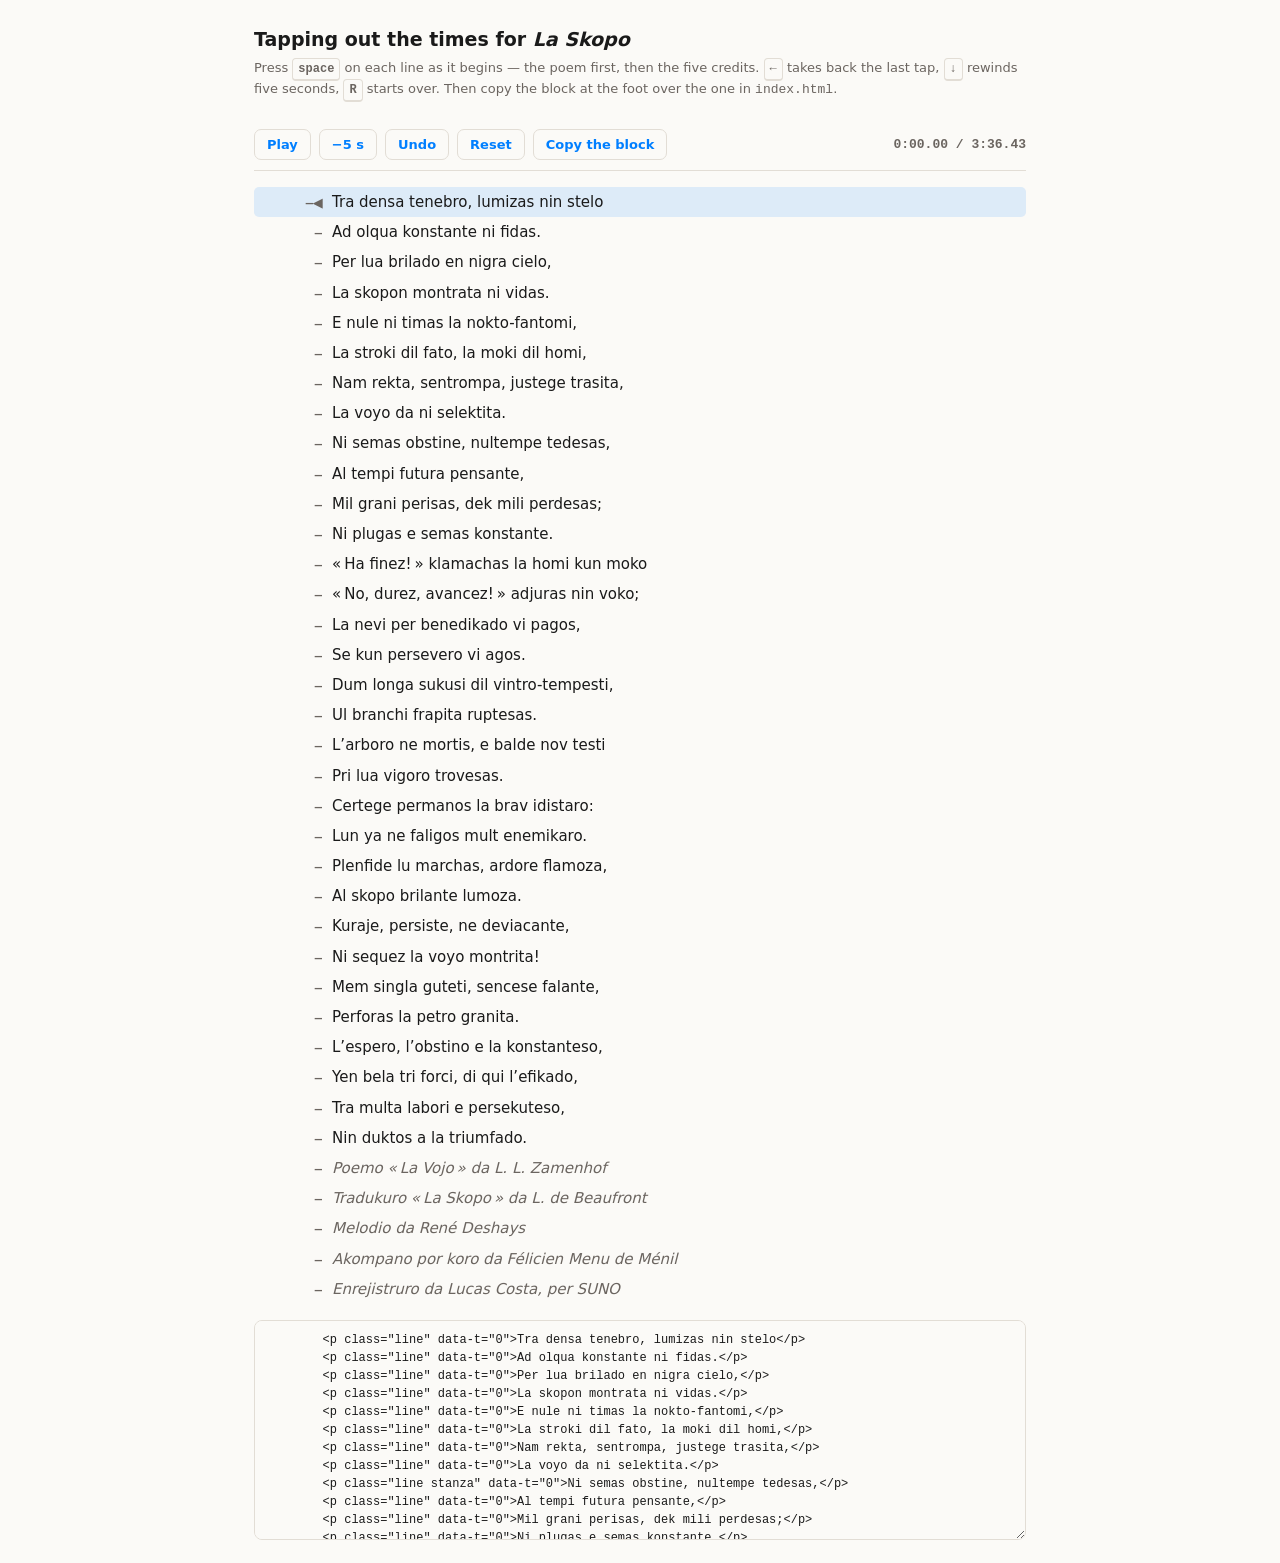
==== tools/tap.html @ 21310b3b "THE WORDS FOLLOW, UNDER THE THREE DOORS A window on the poem below the doors: the line being sung si" ====
<!DOCTYPE html>
<html lang="en">
<head>
<meta charset="utf-8">
<title>Tapping out the times for La Skopo</title>
<!--
  THE ONE THING ON THE PAGE THAT CANNOT BE MEASURED FROM THE RECORDING.

  The reel under the doors needs a second for each line, and there is no
  reading it off the file: the arrangement is continuous — a choir over a
  crescendo — so the envelope has no phrase gaps to anchor on, and its
  brightness gives no clean vocal entry either. Autocorrelation of the
  detrended envelope does give one sharp answer, a strophe of 34.28 s, but
  a strophe is not a line and it does not say where the singing starts.

  So: TAP THEM. Play the song, press the space bar on each line as it
  begins, and this page prints the block of <p class="line"> back with the
  times filled in, ready to replace the one in index.html.

  IT IS NOT SERVED, AND IT READS THE POEM RATHER THAN KEEPING A COPY. The
  lines come from index.html itself, so there is one place where the poem
  lives and the tool cannot go stale against it.

      cd <this repository> && python3 -m http.server
      open http://localhost:8000/tools/tap.html
-->
<style>
:root{color-scheme:light dark;
  --paper:#fbfaf7; --ink:#1a1a1a; --muted:#6b6560; --rule:#e2ddd5; --azure:#007FFF}
@media (prefers-color-scheme:dark){:root{
  --paper:#16161a; --ink:#e8e4de; --muted:#9a938c; --rule:#2c2c33; --azure:#4da3ff}}
*{box-sizing:border-box}
body{margin:0;padding:24px;background:var(--paper);color:var(--ink);
  font:15px/1.6 system-ui,sans-serif;max-width:820px;margin-inline:auto}
h1{font-size:19px;margin:0 0 4px}
p.hint{color:var(--muted);font-size:13px;margin:0 0 18px}
kbd{font:600 12px/1 ui-monospace,monospace;border:1px solid var(--rule);
  border-bottom-width:2px;border-radius:4px;padding:3px 5px;background:var(--paper)}
.bar{position:sticky;top:0;background:var(--paper);padding:10px 0;
  border-bottom:1px solid var(--rule);display:flex;gap:8px;align-items:center;
  flex-wrap:wrap;z-index:2}
button{font:600 13px/1 system-ui,sans-serif;padding:8px 12px;border-radius:7px;
  border:1px solid var(--rule);background:var(--paper);color:var(--azure);cursor:pointer}
button:hover{background:var(--azure);color:var(--paper);border-color:var(--azure)}
.clock{font:600 13px/1 ui-monospace,monospace;color:var(--muted);margin-left:auto}
ol{list-style:none;margin:16px 0;padding:0}
li{display:flex;gap:10px;align-items:baseline;padding:3px 6px;border-radius:5px}
li .t{font:600 12px/1.6 ui-monospace,monospace;color:var(--muted);
  min-width:62px;text-align:right}
li.done .t{color:var(--azure)}
li.next{background:color-mix(in srgb,var(--azure) 12%,transparent)}
li.next .t::after{content:"\25C0"}
li.credit{font-style:italic;color:var(--muted)}
textarea{width:100%;height:220px;font:12px/1.5 ui-monospace,monospace;
  background:var(--paper);color:var(--ink);border:1px solid var(--rule);
  border-radius:8px;padding:10px}
.err{color:#b4552d}
</style>
</head>
<body>
<h1>Tapping out the times for <em>La Skopo</em></h1>
<p class="hint">
  Press <kbd>space</kbd> on each line as it begins &mdash; the poem first,
  then the five credits. <kbd>&larr;</kbd> takes back the last tap,
  <kbd>&darr;</kbd> rewinds five seconds, <kbd>R</kbd> starts over. Then copy
  the block at the foot over the one in <code>index.html</code>.
</p>

<div class="bar">
  <button id="play">Play</button>
  <button id="back">&minus;5 s</button>
  <button id="undo">Undo</button>
  <button id="reset">Reset</button>
  <button id="copy">Copy the block</button>
  <span class="clock" id="clock">0:00.00 / 0:00</span>
</div>

<ol id="list"></ol>
<textarea id="out" readonly></textarea>

<audio id="song" src="/audio/la-skopo.mp3" preload="auto"></audio>

<script>
const song = document.getElementById('song');
const list = document.getElementById('list');
const out  = document.getElementById('out');
let lines = [];          /* {html, cls} straight out of index.html */
let taps  = [];          /* one second per line, in order */

/* THE POEM IS NOT KEPT HERE. It is read back out of the page it belongs
   to, so this tool can never drift from it: add a line there and it shows
   up here on the next reload. */
fetch('/index.html')
  .then(r => r.text())
  .then(html => {
    const doc = new DOMParser().parseFromString(html, 'text/html');
    lines = [...doc.querySelectorAll('#reel .line')].map(el => ({
      html: el.innerHTML.trim(),
      cls:  el.getAttribute('class')
    }));
    if (!lines.length) throw new Error('no .line found inside #reel');
    draw();
  })
  .catch(e => {
    list.innerHTML = '<li class="err">Could not read the lines from ' +
      '/index.html — serve the repository root and open this page from it. (' +
      e.message + ')</li>';
  });

const fmt = t => Math.floor(t / 60) + ':' +
  (t % 60).toFixed(2).padStart(5, '0');

function draw() {
  list.innerHTML = '';
  lines.forEach((l, i) => {
    const li = document.createElement('li');
    li.className = (l.cls.includes('credit') ? 'credit ' : '') +
      (i < taps.length ? 'done' : i === taps.length ? 'next' : '');
    li.innerHTML = '<span class="t">' +
      (i < taps.length ? taps[i].toFixed(2) : '&mdash;') +
      '</span><span>' + l.html + '</span>';
    list.appendChild(li);
  });
  const next = list.querySelector('.next');
  if (next) next.scrollIntoView({block: 'center', behavior: 'smooth'});
  write();
}

/* The block, exactly as index.html wants it back: eight spaces of indent,
   the classes untouched, one line to a line. */
function write() {
  out.value = lines.map((l, i) =>
    '        <p class="' + l.cls + '" data-t="' +
    (i < taps.length ? taps[i].toFixed(2) : '0') + '">' + l.html + '</p>'
  ).join('\n');
}

function tap() {
  if (taps.length >= lines.length) return;
  taps.push(+song.currentTime.toFixed(2));
  draw();
}

document.getElementById('play') .onclick = () => song.paused ? song.play() : song.pause();
document.getElementById('back') .onclick = () => song.currentTime = Math.max(0, song.currentTime - 5);
document.getElementById('undo') .onclick = () => { taps.pop(); draw(); };
document.getElementById('reset').onclick = () => { taps = []; song.currentTime = 0; draw(); };
document.getElementById('copy') .onclick = () => {
  out.select(); navigator.clipboard.writeText(out.value);
};
song.addEventListener('play',  () => document.getElementById('play').textContent = 'Pause');
song.addEventListener('pause', () => document.getElementById('play').textContent = 'Play');

addEventListener('keydown', e => {
  if (e.key === ' ')          { e.preventDefault(); tap(); }
  if (e.key === 'ArrowLeft')  { e.preventDefault(); taps.pop(); draw(); }
  if (e.key === 'ArrowDown')  { e.preventDefault(); song.currentTime = Math.max(0, song.currentTime - 5); }
  if (e.key.toLowerCase() === 'r') { taps = []; song.currentTime = 0; draw(); }
  if (e.key === 'Enter')      { e.preventDefault(); song.paused ? song.play() : song.pause(); }
});

setInterval(() => {
  document.getElementById('clock').textContent =
    fmt(song.currentTime) + ' / ' + (song.duration ? fmt(song.duration) : '0:00');
}, 60);
</script>
</body>
</html>
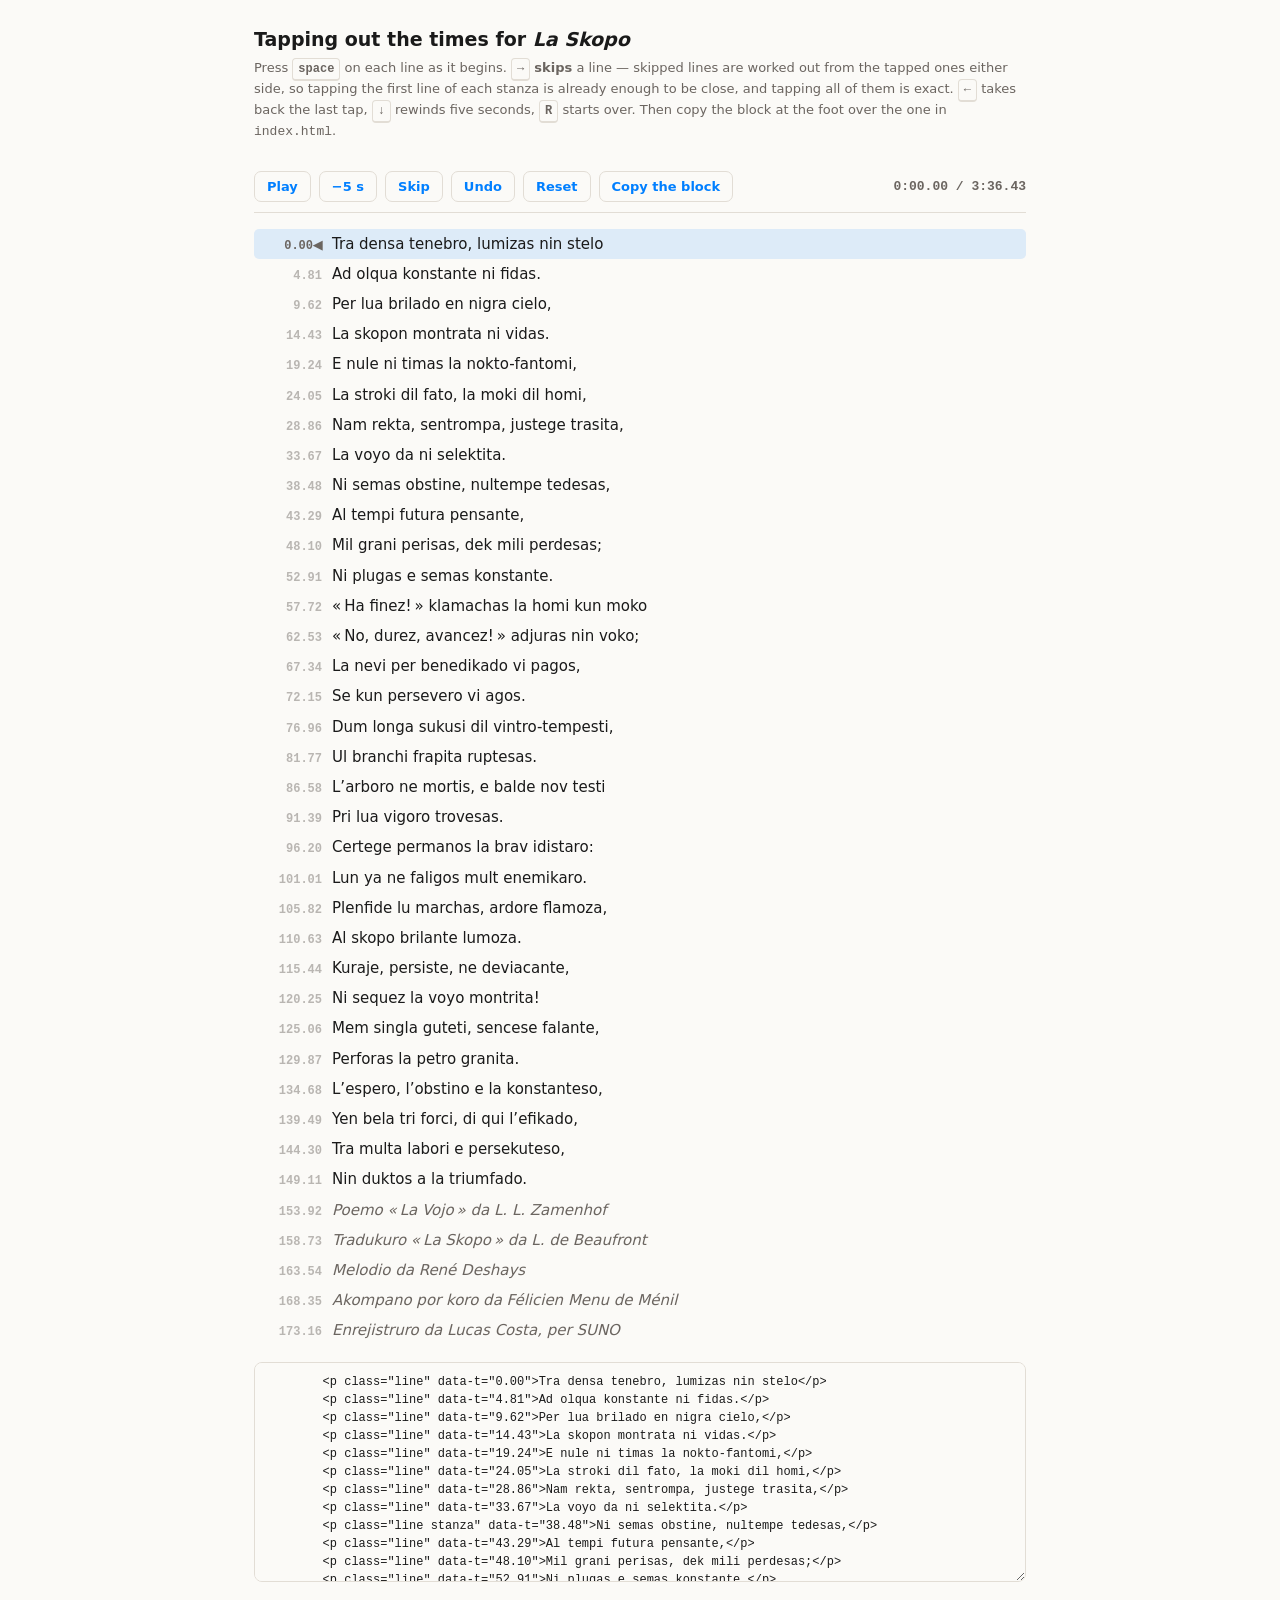
==== commit 8aa01688: "THE VOICE CANNOT BE FOLLOWED HERE, AND THE LEDGER SAYS WHY The line times were pushed at hard before" ====
--- a/tools/tap.html
+++ b/tools/tap.html
@@ -3,6 +3,7 @@
 <head>
 <meta charset="utf-8">
 <title>Tapping out the times for La Skopo</title>
+<link rel="icon" href="/emblem.svg" type="image/svg+xml">
 <!--
   THE ONE THING ON THE PAGE THAT CANNOT BE MEASURED FROM THE RECORDING.
 
@@ -51,6 +52,7 @@
 li.next{background:color-mix(in srgb,var(--azure) 12%,transparent)}
 li.next .t::after{content:"\25C0"}
 li.credit{font-style:italic;color:var(--muted)}
+li.guessed .t{opacity:.45}          /* worked out, not tapped */
 textarea{width:100%;height:220px;font:12px/1.5 ui-monospace,monospace;
   background:var(--paper);color:var(--ink);border:1px solid var(--rule);
   border-radius:8px;padding:10px}
@@ -60,15 +62,19 @@
 <body>
 <h1>Tapping out the times for <em>La Skopo</em></h1>
 <p class="hint">
-  Press <kbd>space</kbd> on each line as it begins &mdash; the poem first,
-  then the five credits. <kbd>&larr;</kbd> takes back the last tap,
-  <kbd>&darr;</kbd> rewinds five seconds, <kbd>R</kbd> starts over. Then copy
-  the block at the foot over the one in <code>index.html</code>.
+  Press <kbd>space</kbd> on each line as it begins. <kbd>&rarr;</kbd>
+  <b>skips</b> a line &mdash; skipped lines are worked out from the tapped
+  ones either side, so tapping the first line of each stanza is already
+  enough to be close, and tapping all of them is exact.
+  <kbd>&larr;</kbd> takes back the last tap, <kbd>&darr;</kbd> rewinds five
+  seconds, <kbd>R</kbd> starts over. Then copy the block at the foot over
+  the one in <code>index.html</code>.
 </p>
 
 <div class="bar">
   <button id="play">Play</button>
   <button id="back">&minus;5 s</button>
+  <button id="skip">Skip</button>
   <button id="undo">Undo</button>
   <button id="reset">Reset</button>
   <button id="copy">Copy the block</button>
@@ -84,8 +90,9 @@
 const song = document.getElementById('song');
 const list = document.getElementById('list');
 const out  = document.getElementById('out');
-let lines = [];          /* {html, cls} straight out of index.html */
-let taps  = [];          /* one second per line, in order */
+let lines  = [];         /* {html, cls} straight out of index.html */
+let taps   = {};         /* SPARSE: only the lines actually tapped */
+let cursor = 0;          /* the line the next tap or skip belongs to */
 
 /* THE POEM IS NOT KEPT HERE. It is read back out of the page it belongs
    to, so this tool can never drift from it: add a line there and it shows
@@ -110,41 +117,62 @@
 const fmt = t => Math.floor(t / 60) + ':' +
   (t % 60).toFixed(2).padStart(5, '0');
 
+/* WHAT WAS NOT TAPPED IS WORKED OUT. Between two tapped lines the untapped
+   ones are spread evenly; beyond the last tap, and before the first, the
+   nearest tapped interval is carried on. So a run of four taps — one to a
+   stanza — already gives every line a time that is close, and every further
+   tap only sharpens it. Nothing is ever left at zero. */
+function resolve() {
+  const idx = Object.keys(taps).map(Number).sort((a, b) => a - b);
+  if (!idx.length) return lines.map((_, i) => i * 4.81);
+  const rate = idx.length > 1
+    ? (taps[idx[idx.length-1]] - taps[idx[0]]) / (idx[idx.length-1] - idx[0])
+    : 4.81;
+  return lines.map((_, i) => {
+    if (i in taps) return taps[i];
+    const before = idx.filter(k => k < i).pop();
+    const after  = idx.find(k => k > i);
+    if (before !== undefined && after !== undefined)
+      return taps[before] + (taps[after] - taps[before]) * (i - before) / (after - before);
+    if (before !== undefined) return taps[before] + rate * (i - before);
+    return Math.max(0, taps[after] - rate * (after - i));
+  });
+}
+
 function draw() {
+  const times = resolve();
   list.innerHTML = '';
   lines.forEach((l, i) => {
     const li = document.createElement('li');
     li.className = (l.cls.includes('credit') ? 'credit ' : '') +
-      (i < taps.length ? 'done' : i === taps.length ? 'next' : '');
-    li.innerHTML = '<span class="t">' +
-      (i < taps.length ? taps[i].toFixed(2) : '&mdash;') +
+      (i in taps ? 'done' : i === cursor ? 'next' : 'guessed');
+    li.innerHTML = '<span class="t">' + times[i].toFixed(2) +
       '</span><span>' + l.html + '</span>';
     list.appendChild(li);
   });
   const next = list.querySelector('.next');
   if (next) next.scrollIntoView({block: 'center', behavior: 'smooth'});
-  write();
+  write(times);
 }
 
 /* The block, exactly as index.html wants it back: eight spaces of indent,
    the classes untouched, one line to a line. */
-function write() {
+function write(times) {
   out.value = lines.map((l, i) =>
-    '        <p class="' + l.cls + '" data-t="' +
-    (i < taps.length ? taps[i].toFixed(2) : '0') + '">' + l.html + '</p>'
+    '        <p class="' + l.cls + '" data-t="' + times[i].toFixed(2) +
+    '">' + l.html + '</p>'
   ).join('\n');
 }
 
-function tap() {
-  if (taps.length >= lines.length) return;
-  taps.push(+song.currentTime.toFixed(2));
-  draw();
-}
+function tap()  { if (cursor < lines.length) { taps[cursor] = +song.currentTime.toFixed(2); cursor++; draw(); } }
+function skip() { if (cursor < lines.length) { cursor++; draw(); } }
+function undo() { cursor = Math.max(0, cursor - 1); delete taps[cursor]; draw(); }
 
 document.getElementById('play') .onclick = () => song.paused ? song.play() : song.pause();
 document.getElementById('back') .onclick = () => song.currentTime = Math.max(0, song.currentTime - 5);
-document.getElementById('undo') .onclick = () => { taps.pop(); draw(); };
-document.getElementById('reset').onclick = () => { taps = []; song.currentTime = 0; draw(); };
+document.getElementById('undo') .onclick = () => undo();
+document.getElementById('reset').onclick = () => { taps = {}; cursor = 0; song.currentTime = 0; draw(); };
+document.getElementById('skip') .onclick = () => skip();
 document.getElementById('copy') .onclick = () => {
   out.select(); navigator.clipboard.writeText(out.value);
 };
@@ -153,9 +181,10 @@
 
 addEventListener('keydown', e => {
   if (e.key === ' ')          { e.preventDefault(); tap(); }
-  if (e.key === 'ArrowLeft')  { e.preventDefault(); taps.pop(); draw(); }
+  if (e.key === 'ArrowRight') { e.preventDefault(); skip(); }
+  if (e.key === 'ArrowLeft')  { e.preventDefault(); undo(); }
   if (e.key === 'ArrowDown')  { e.preventDefault(); song.currentTime = Math.max(0, song.currentTime - 5); }
-  if (e.key.toLowerCase() === 'r') { taps = []; song.currentTime = 0; draw(); }
+  if (e.key.toLowerCase() === 'r') { taps = {}; cursor = 0; song.currentTime = 0; draw(); }
   if (e.key === 'Enter')      { e.preventDefault(); song.paused ? song.play() : song.pause(); }
 });
 
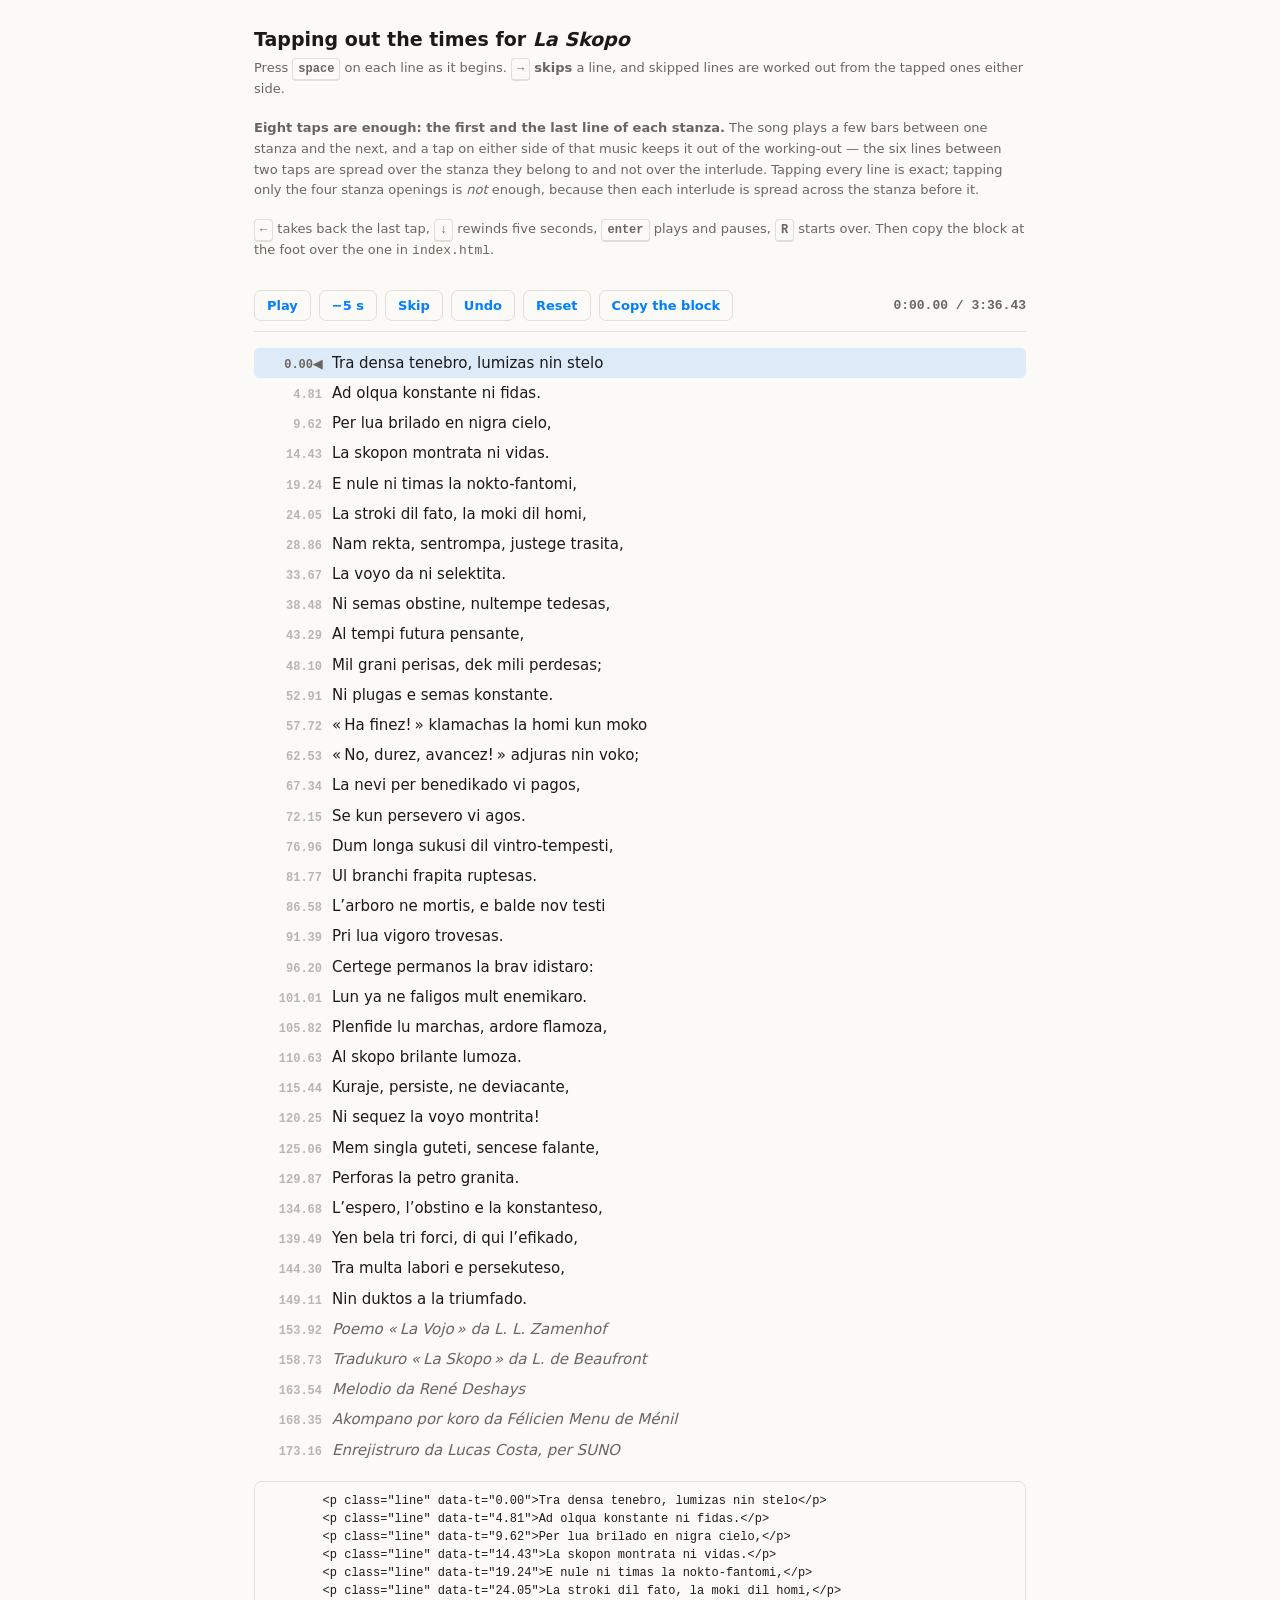
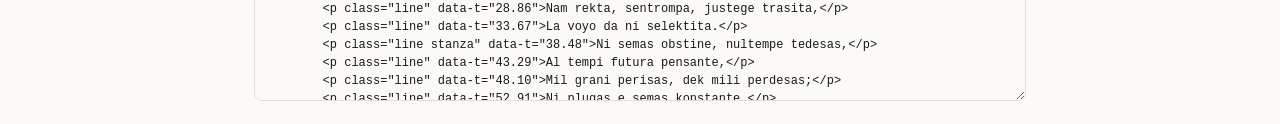
==== commit 4c91be74: "THE EVEN SEEDING HAD NO INTERLUDES IN IT, AND THE SONG HAS THREE Reported by ear: the song plays a f" ====
--- a/tools/tap.html
+++ b/tools/tap.html
@@ -63,12 +63,22 @@
 <h1>Tapping out the times for <em>La Skopo</em></h1>
 <p class="hint">
   Press <kbd>space</kbd> on each line as it begins. <kbd>&rarr;</kbd>
-  <b>skips</b> a line &mdash; skipped lines are worked out from the tapped
-  ones either side, so tapping the first line of each stanza is already
-  enough to be close, and tapping all of them is exact.
+  <b>skips</b> a line, and skipped lines are worked out from the tapped ones
+  either side.
+</p>
+<p class="hint">
+  <b>Eight taps are enough: the first and the last line of each stanza.</b>
+  The song plays a few bars between one stanza and the next, and a tap on
+  either side of that music keeps it out of the working-out &mdash; the six
+  lines between two taps are spread over the stanza they belong to and not
+  over the interlude. Tapping every line is exact; tapping only the four
+  stanza openings is <em>not</em> enough, because then each interlude is
+  spread across the stanza before it.
+</p>
+<p class="hint">
   <kbd>&larr;</kbd> takes back the last tap, <kbd>&darr;</kbd> rewinds five
-  seconds, <kbd>R</kbd> starts over. Then copy the block at the foot over
-  the one in <code>index.html</code>.
+  seconds, <kbd>enter</kbd> plays and pauses, <kbd>R</kbd> starts over. Then
+  copy the block at the foot over the one in <code>index.html</code>.
 </p>
 
 <div class="bar">
